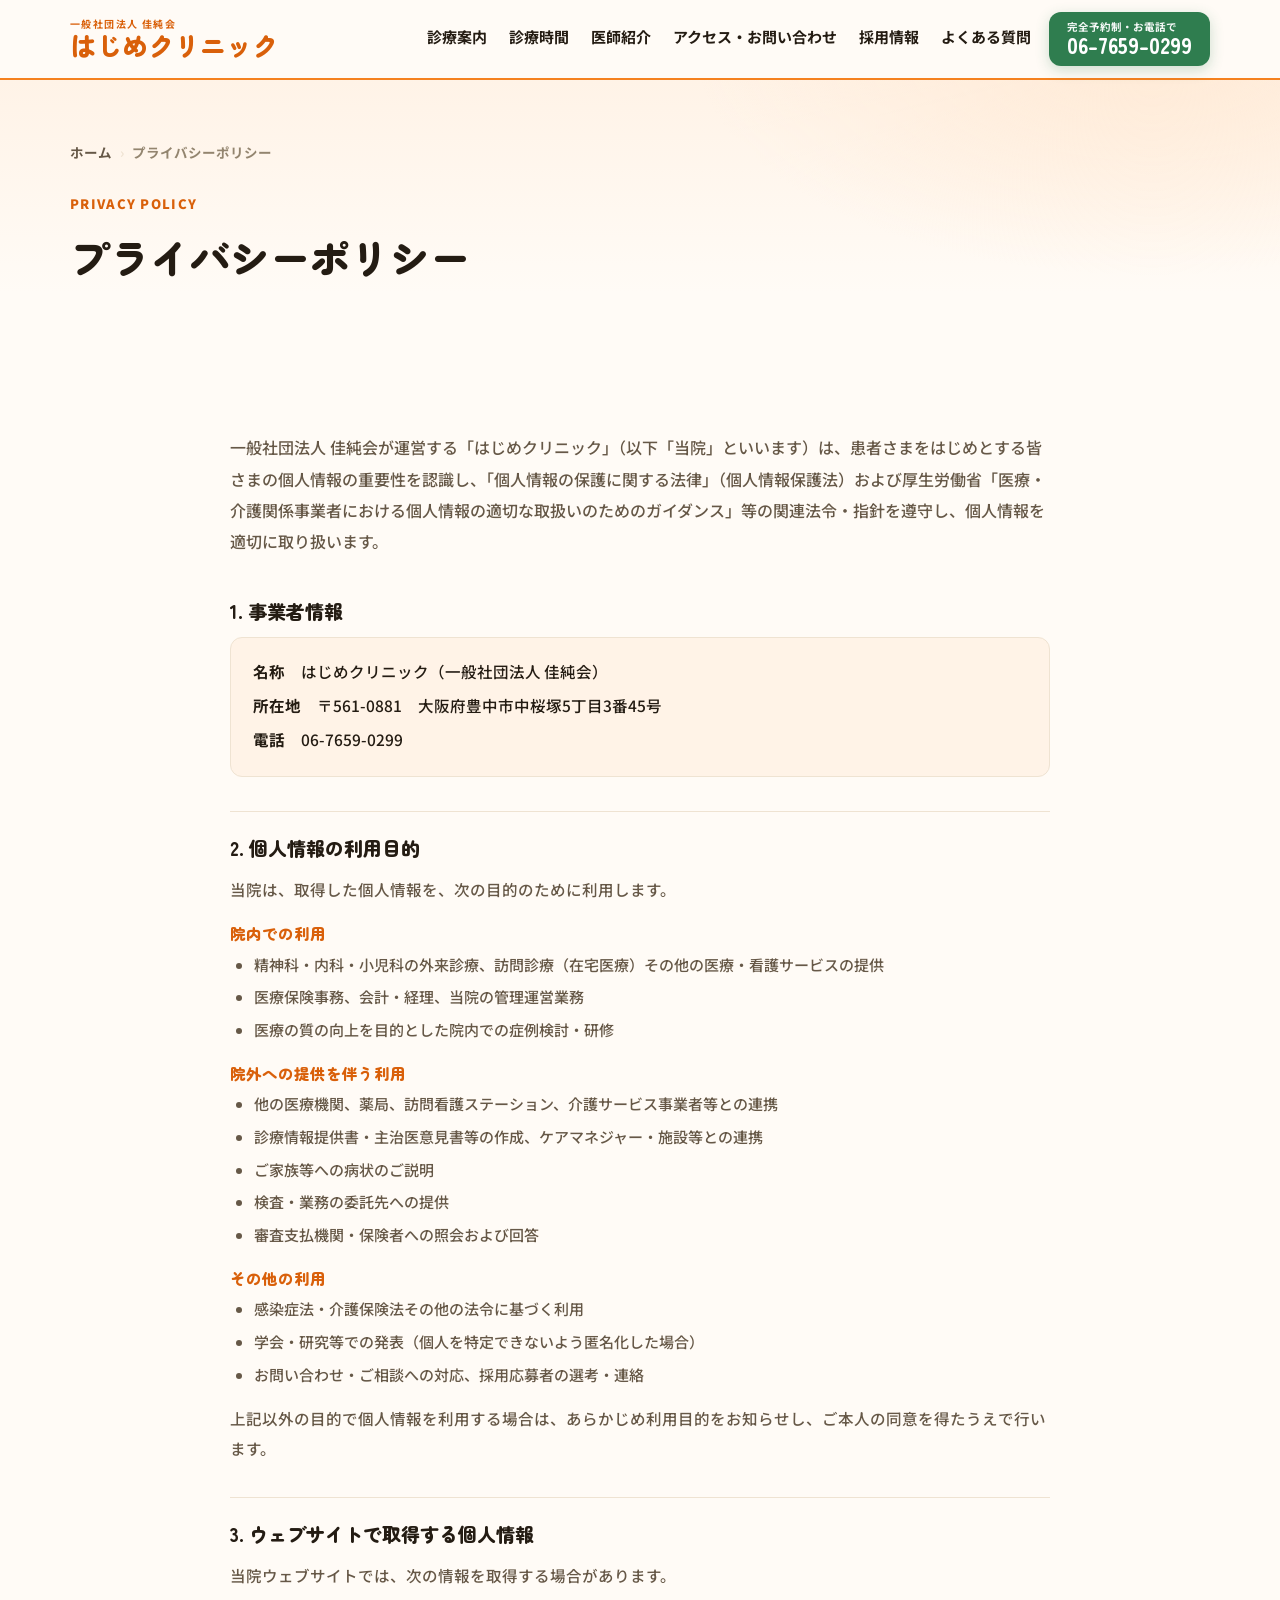
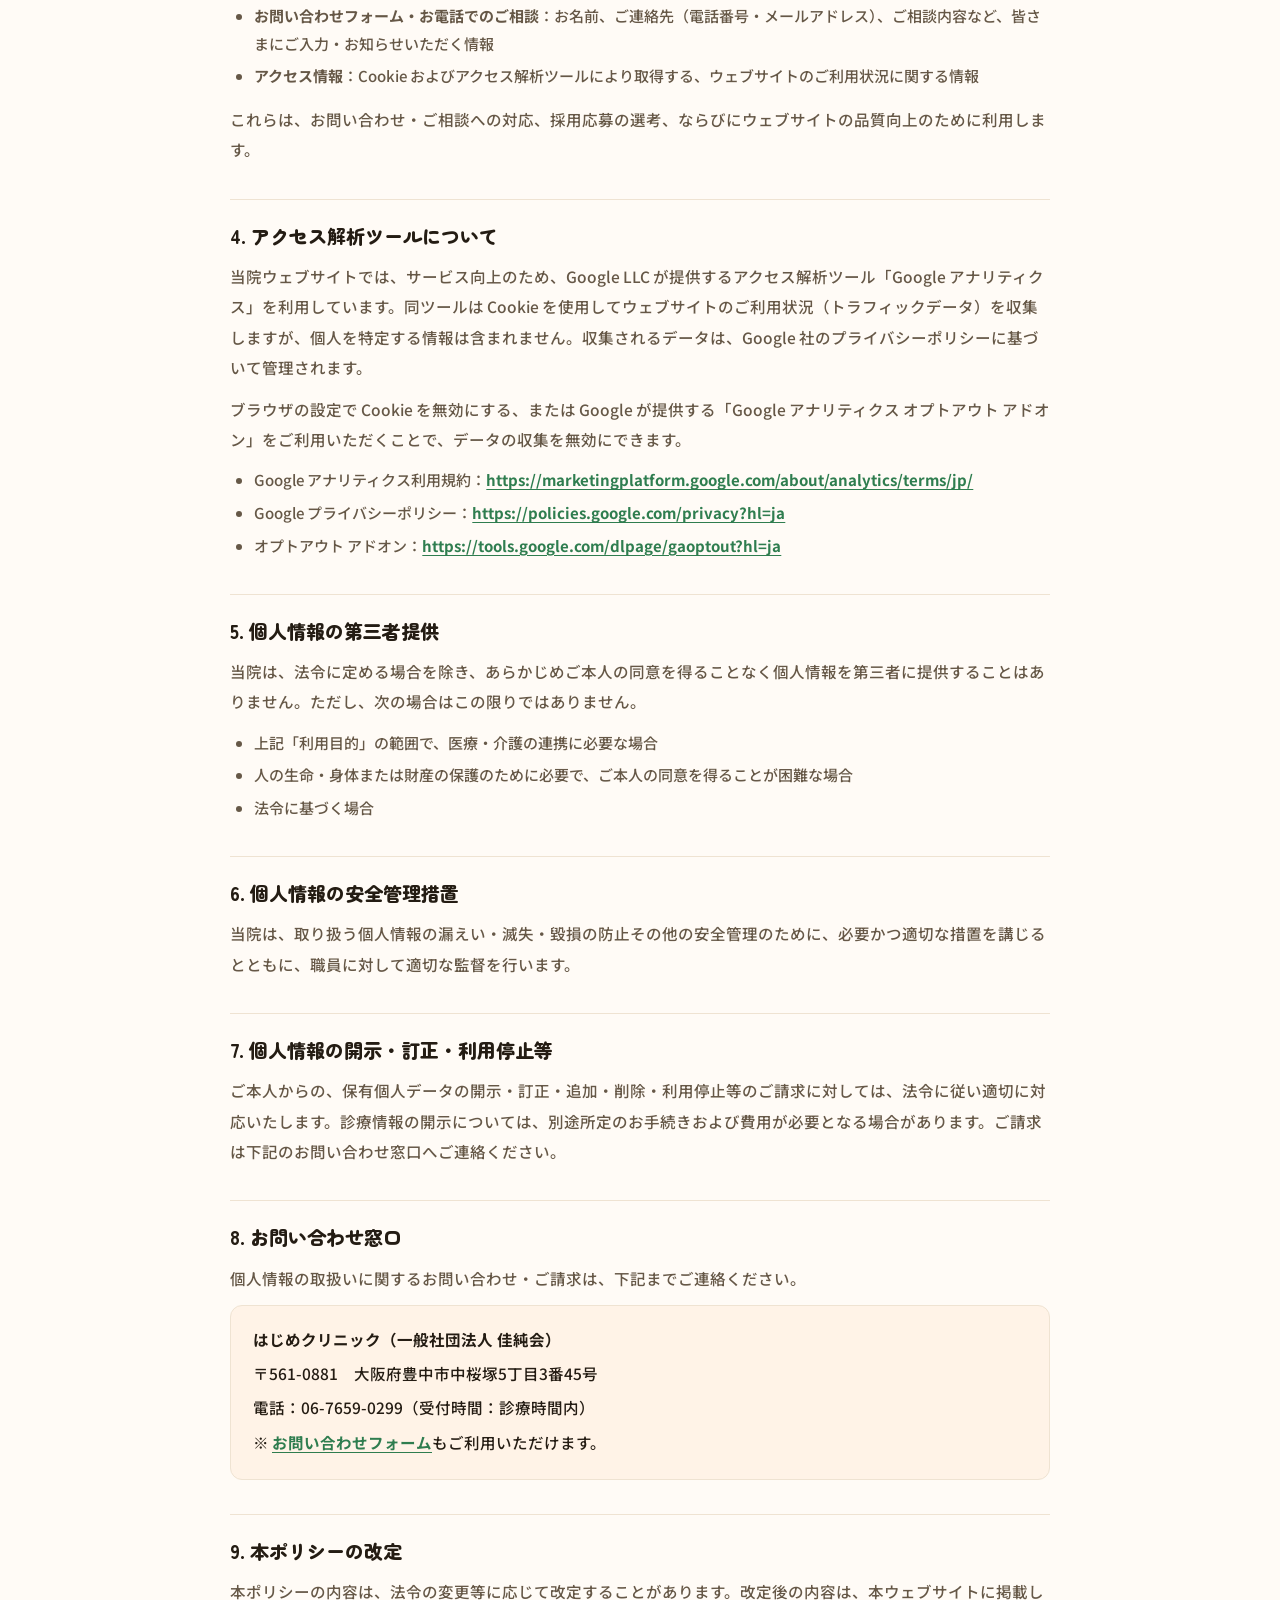
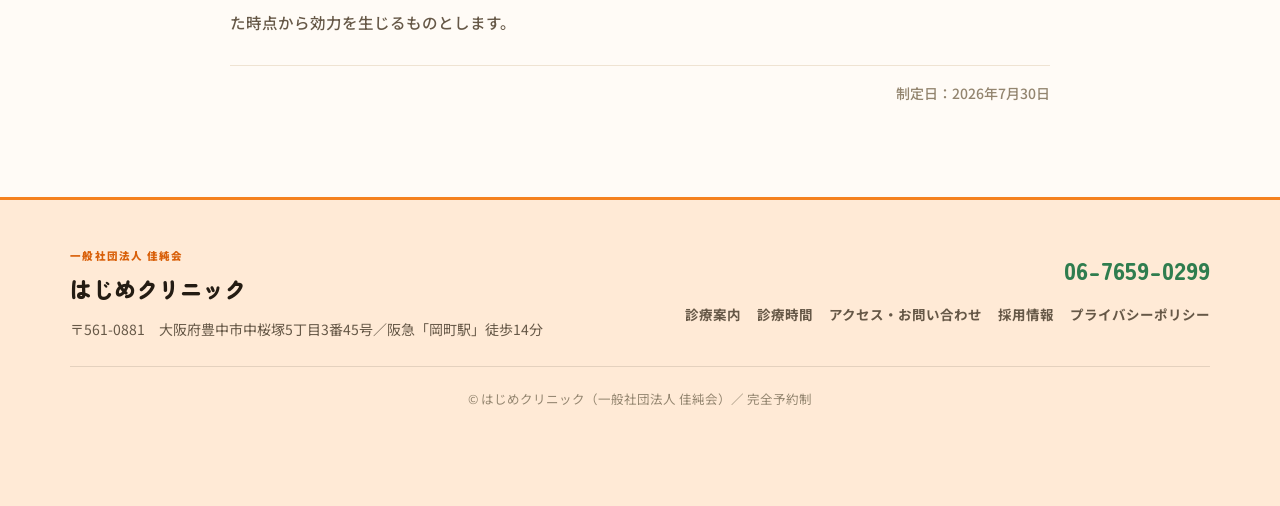
==== privacy.html @ 615f8163 "Add プライバシーポリシー page + footer links APPI + 厚労省 medical-guidance compliant privacy policy (利用目的, 第三者提供" ====
<!DOCTYPE html>
<html lang="ja">
<head>
<meta charset="UTF-8">
<meta name="viewport" content="width=device-width, initial-scale=1.0">
<!-- Google tag (gtag.js) -->
<script async src="https://www.googletagmanager.com/gtag/js?id=G-2F4H03582J"></script>
<script>
  window.dataLayer = window.dataLayer || [];
  function gtag(){dataLayer.push(arguments);}
  gtag('js', new Date());
  gtag('config', 'G-2F4H03582J');
</script>
<title>プライバシーポリシー（個人情報保護方針）｜はじめクリニック</title>
<meta name="description" content="はじめクリニック（一般社団法人 佳純会）のプライバシーポリシー（個人情報保護方針）。個人情報保護法および厚生労働省ガイダンスに基づき、患者さま・お問い合わせいただいた皆さまの個人情報を適切に取り扱います。">
<meta name="robots" content="index,follow">
<link rel="canonical" href="https://hajime.n-clinics.jp/privacy.html">
<meta name="theme-color" content="#F5811E">
<link rel="icon" href="/favicon.svg" type="image/svg+xml">
<link rel="preconnect" href="https://fonts.googleapis.com">
<link rel="preconnect" href="https://fonts.gstatic.com" crossorigin>
<link href="https://fonts.googleapis.com/css2?family=Zen+Maru+Gothic:wght@500;700;900&family=Noto+Sans+JP:wght@400;500;700;900&display=swap" rel="stylesheet">
<link rel="stylesheet" href="styles.css">
</head>
<body>

<header>
  <div class="wrap bar">
    <a class="brand" href="index.html">
      <span class="corp">一般社団法人 佳純会</span>
      <span class="name">はじめクリニック</span>
    </a>
    <nav class="main" id="nav">
      <a href="index.html#care">診療案内</a>
      <a href="index.html#hours">診療時間</a>
      <a href="index.html#docs">医師紹介</a>
      <a href="index.html#contact">アクセス・お問い合わせ</a>
      <a href="recruit.html">採用情報</a>
      <a href="index.html#faq">よくある質問</a>
    </nav>
    <div class="actions">
      <a class="tel-btn" href="tel:0676590299"><small>完全予約制・お電話で</small><strong>06-7659-0299</strong></a>
      <button class="menu-toggle" aria-label="メニュー" onclick="document.getElementById('nav').classList.toggle('open')">☰</button>
    </div>
  </div>
</header>

<main id="top">

  <section class="subhero">
    <div class="wrap">
      <div class="breadcrumb"><a href="index.html">ホーム</a><span class="sep">›</span><span>プライバシーポリシー</span></div>
      <span class="kick">PRIVACY POLICY</span>
      <h1>プライバシーポリシー</h1>
    </div>
  </section>

  <section>
    <div class="wrap">
      <div class="legal">
        <p class="intro">一般社団法人 佳純会が運営する「はじめクリニック」（以下「当院」といいます）は、患者さまをはじめとする皆さまの個人情報の重要性を認識し、「個人情報の保護に関する法律」（個人情報保護法）および厚生労働省「医療・介護関係事業者における個人情報の適切な取扱いのためのガイダンス」等の関連法令・指針を遵守し、個人情報を適切に取り扱います。</p>

        <h2>1. 事業者情報</h2>
        <div class="info-box">
          <p><b>名称</b>　はじめクリニック（一般社団法人 佳純会）</p>
          <p><b>所在地</b>　〒561-0881　大阪府豊中市中桜塚5丁目3番45号</p>
          <p><b>電話</b>　06-7659-0299</p>
        </div>

        <h2>2. 個人情報の利用目的</h2>
        <p>当院は、取得した個人情報を、次の目的のために利用します。</p>
        <h3>院内での利用</h3>
        <ul>
          <li>精神科・内科・小児科の外来診療、訪問診療（在宅医療）その他の医療・看護サービスの提供</li>
          <li>医療保険事務、会計・経理、当院の管理運営業務</li>
          <li>医療の質の向上を目的とした院内での症例検討・研修</li>
        </ul>
        <h3>院外への提供を伴う利用</h3>
        <ul>
          <li>他の医療機関、薬局、訪問看護ステーション、介護サービス事業者等との連携</li>
          <li>診療情報提供書・主治医意見書等の作成、ケアマネジャー・施設等との連携</li>
          <li>ご家族等への病状のご説明</li>
          <li>検査・業務の委託先への提供</li>
          <li>審査支払機関・保険者への照会および回答</li>
        </ul>
        <h3>その他の利用</h3>
        <ul>
          <li>感染症法・介護保険法その他の法令に基づく利用</li>
          <li>学会・研究等での発表（個人を特定できないよう匿名化した場合）</li>
          <li>お問い合わせ・ご相談への対応、採用応募者の選考・連絡</li>
        </ul>
        <p>上記以外の目的で個人情報を利用する場合は、あらかじめ利用目的をお知らせし、ご本人の同意を得たうえで行います。</p>

        <h2>3. ウェブサイトで取得する個人情報</h2>
        <p>当院ウェブサイトでは、次の情報を取得する場合があります。</p>
        <ul>
          <li><b>お問い合わせフォーム・お電話でのご相談</b>：お名前、ご連絡先（電話番号・メールアドレス）、ご相談内容など、皆さまにご入力・お知らせいただく情報</li>
          <li><b>アクセス情報</b>：Cookie およびアクセス解析ツールにより取得する、ウェブサイトのご利用状況に関する情報</li>
        </ul>
        <p>これらは、お問い合わせ・ご相談への対応、採用応募の選考、ならびにウェブサイトの品質向上のために利用します。</p>

        <h2>4. アクセス解析ツールについて</h2>
        <p>当院ウェブサイトでは、サービス向上のため、Google LLC が提供するアクセス解析ツール「Google アナリティクス」を利用しています。同ツールは Cookie を使用してウェブサイトのご利用状況（トラフィックデータ）を収集しますが、個人を特定する情報は含まれません。収集されるデータは、Google 社のプライバシーポリシーに基づいて管理されます。</p>
        <p>ブラウザの設定で Cookie を無効にする、または Google が提供する「Google アナリティクス オプトアウト アドオン」をご利用いただくことで、データの収集を無効にできます。</p>
        <ul>
          <li>Google アナリティクス利用規約：<a href="https://marketingplatform.google.com/about/analytics/terms/jp/" target="_blank" rel="noopener">https://marketingplatform.google.com/about/analytics/terms/jp/</a></li>
          <li>Google プライバシーポリシー：<a href="https://policies.google.com/privacy?hl=ja" target="_blank" rel="noopener">https://policies.google.com/privacy?hl=ja</a></li>
          <li>オプトアウト アドオン：<a href="https://tools.google.com/dlpage/gaoptout?hl=ja" target="_blank" rel="noopener">https://tools.google.com/dlpage/gaoptout?hl=ja</a></li>
        </ul>

        <h2>5. 個人情報の第三者提供</h2>
        <p>当院は、法令に定める場合を除き、あらかじめご本人の同意を得ることなく個人情報を第三者に提供することはありません。ただし、次の場合はこの限りではありません。</p>
        <ul>
          <li>上記「利用目的」の範囲で、医療・介護の連携に必要な場合</li>
          <li>人の生命・身体または財産の保護のために必要で、ご本人の同意を得ることが困難な場合</li>
          <li>法令に基づく場合</li>
        </ul>

        <h2>6. 個人情報の安全管理措置</h2>
        <p>当院は、取り扱う個人情報の漏えい・滅失・毀損の防止その他の安全管理のために、必要かつ適切な措置を講じるとともに、職員に対して適切な監督を行います。</p>

        <h2>7. 個人情報の開示・訂正・利用停止等</h2>
        <p>ご本人からの、保有個人データの開示・訂正・追加・削除・利用停止等のご請求に対しては、法令に従い適切に対応いたします。診療情報の開示については、別途所定のお手続きおよび費用が必要となる場合があります。ご請求は下記のお問い合わせ窓口へご連絡ください。</p>

        <h2>8. お問い合わせ窓口</h2>
        <p>個人情報の取扱いに関するお問い合わせ・ご請求は、下記までご連絡ください。</p>
        <div class="info-box">
          <p><b>はじめクリニック（一般社団法人 佳純会）</b></p>
          <p>〒561-0881　大阪府豊中市中桜塚5丁目3番45号</p>
          <p>電話：06-7659-0299（受付時間：診療時間内）</p>
          <p>※ <a href="index.html#contact">お問い合わせフォーム</a>もご利用いただけます。</p>
        </div>

        <h2>9. 本ポリシーの改定</h2>
        <p>本ポリシーの内容は、法令の変更等に応じて改定することがあります。改定後の内容は、本ウェブサイトに掲載した時点から効力を生じるものとします。</p>

        <p class="revised">制定日：2026年7月30日</p>
      </div>
    </div>
  </section>

</main>

<footer>
  <div class="wrap">
    <div class="foot-top">
      <div class="foot-brand">
        <div class="fcorp">一般社団法人 佳純会</div>
        <div class="fname">はじめクリニック</div>
        <p class="fadd">〒561-0881　大阪府豊中市中桜塚5丁目3番45号／阪急「岡町駅」徒歩14分</p>
      </div>
      <div class="foot-contact">
        <a class="ftel" href="tel:0676590299">06-7659-0299</a>
        <div class="foot-links"><a href="index.html#care">診療案内</a><a href="index.html#hours">診療時間</a><a href="index.html#contact">アクセス・お問い合わせ</a><a href="recruit.html">採用情報</a><a href="privacy.html">プライバシーポリシー</a></div>
      </div>
    </div>
    <div class="copy">© はじめクリニック（一般社団法人 佳純会）／ 完全予約制</div>
  </div>
</footer>

<button class="to-top" id="toTop" aria-label="ページ上部へ戻る">↑</button>

<div class="mbar"><div class="wrap mbar-grid" style="width:100%">
  <a class="call" href="tel:0676590299"><svg viewBox="0 0 24 24"><path d="M6 3h3l2 5-2.2 1.1a12 12 0 006.1 6.1L16 14l5 2v3a2 2 0 01-2 2A16 16 0 013 5a2 2 0 012-2z"/></svg>電話する</a>
  <a href="index.html#care"><svg viewBox="0 0 24 24"><rect x="3" y="4.5" width="18" height="16" rx="2"/><path d="M3 9h18M8 2.5v4M16 2.5v4"/></svg>診療案内</a>
  <a href="index.html#contact"><svg viewBox="0 0 24 24"><path d="M4 5h16v14H4z"/><path d="M4 6l8 6 8-6"/></svg>お問い合わせ</a>
</div></div>

<script>
  var tt=document.getElementById('toTop');
  window.addEventListener('scroll',function(){ tt.classList.toggle('show', window.scrollY>500); });
  tt.addEventListener('click',function(){ window.scrollTo({top:0,behavior:'smooth'}); });
  document.querySelectorAll('#nav a').forEach(function(a){a.addEventListener('click',function(){document.getElementById('nav').classList.remove('open')})});
</script>
</body>
</html>
---- styles.css ----
:root{
    --orange:#F5811E; --orange-deep:#D9600A;
    --green:#2F7D4F; --green-hover:#37914F; --green-soft:#EEF5F0;
    --amber:#FBA83C;
    --orange-soft:#FFF3E7; --orange-soft2:#FFEAD6; --gold:#C4A24C;
    --ink:#241C13; --ink-soft:#665847; --ink-mute:#93856F;
    --line:#EFE3D2; --white:#FFFFFF; --cream:#FFFBF6;
    --sat:#3A6EA5; --sun:#C0392B;
    --cell-out:#E7F1EB; --cell-home:#FDEBD8; --cell-off:#F4F1EC;
    --display:"Zen Maru Gothic","Hiragino Maru Gothic ProN",sans-serif;
    --sans:"Noto Sans JP","Hiragino Kaku Gothic ProN","Yu Gothic",Meiryo,sans-serif;
  }
  *{box-sizing:border-box;margin:0;padding:0}
  html{scroll-behavior:smooth}
  body{font-family:var(--sans);font-size:18px;line-height:1.9;color:var(--ink);background:var(--cream);-webkit-font-smoothing:antialiased;line-break:strict;word-break:normal}
  h1,h2,h3,h4{font-family:var(--display);font-weight:700;line-height:1.45}
  a{color:inherit} img{max-width:100%;display:block} svg{display:block}
  .wrap{width:min(1140px,92vw);margin-inline:auto}

  .btn{display:inline-flex;align-items:center;justify-content:center;gap:8px;font-family:var(--sans);font-weight:900;font-size:17px;text-decoration:none;padding:15px 26px;border-radius:14px;min-height:56px;cursor:pointer;border:2.5px solid transparent;transition:transform .08s,background .2s,box-shadow .2s}
  .btn--primary{background:var(--green);color:#fff;box-shadow:0 6px 18px rgba(47,125,79,.26)}
  .btn--primary:hover{background:var(--green-hover)}
  .btn--ghost{background:#fff;color:var(--ink);border-color:var(--green)}
  .btn--ghost:hover{background:var(--green-soft)}
  .btn--link{background:transparent;border:none;color:var(--green);font-weight:900;min-height:auto;padding:6px 0;text-decoration:underline;text-underline-offset:4px}
  .btn:active{transform:translateY(1px)}

  /* header */
  header{position:sticky;top:0;z-index:60;background:rgba(255,251,246,.94);backdrop-filter:blur(10px);border-bottom:2px solid var(--orange)}
  .bar{display:flex;align-items:center;gap:18px;min-height:78px;padding:10px 0}
  .brand{display:flex;flex-direction:column;line-height:1.18;text-decoration:none}
  .brand .corp{font-size:10px;letter-spacing:.14em;color:var(--orange-deep);font-weight:700}
  .brand .name{font-family:var(--display);font-size:26px;font-weight:900;color:var(--orange-deep)}
  nav.main{margin-left:auto;display:flex;align-items:center;gap:22px}
  nav.main a{font-size:15px;font-weight:700;text-decoration:none;color:var(--ink);padding:6px 0;border-bottom:3px solid transparent;transition:border-color .2s}
  nav.main a:hover{border-color:var(--orange)}
  .actions{display:flex;align-items:center;gap:12px}
  .tel-btn{display:inline-flex;flex-direction:column;align-items:flex-start;background:var(--green);color:#fff;text-decoration:none;padding:9px 18px;border-radius:12px;line-height:1.15;box-shadow:0 4px 14px rgba(47,125,79,.24)}
  .tel-btn small{font-size:10.5px;font-weight:700;opacity:.95}
  .tel-btn strong{font-family:var(--display);font-size:21px;font-weight:900}
  .menu-toggle{display:none;background:#fff;border:2px solid var(--green);border-radius:10px;padding:10px 12px;font-weight:900;color:var(--green);cursor:pointer;line-height:1}

  /* hero */
  .hero{background:radial-gradient(760px 380px at 90% -12%,var(--orange-soft2),transparent 60%),linear-gradient(180deg,var(--orange-soft),var(--cream) 72%)}
  .hero-grid{display:grid;grid-template-columns:1.12fr .88fr;gap:48px;align-items:center;padding:78px 0 70px}
  .eyebrow{display:inline-flex;align-items:center;gap:10px;background:#fff;border:2px solid var(--orange);color:var(--orange-deep);font-weight:900;font-size:13px;padding:7px 16px;border-radius:999px;margin-bottom:24px}
  .hero h1{font-size:clamp(32px,4.8vw,50px);color:var(--ink);margin-bottom:22px;font-weight:900}
  .hero .lead{font-size:18.5px;color:var(--ink-soft);max-width:40ch;margin-bottom:32px;font-weight:500}
  .who-row{display:flex;flex-wrap:wrap;gap:12px}
  .hero-panel{background:#fff;border:2px solid var(--line);border-radius:20px;padding:8px 30px;box-shadow:0 14px 36px rgba(217,96,10,.10)}
  .hrow{display:flex;align-items:center;gap:20px;padding:28px 4px;border-bottom:1px solid var(--line)}
  .hrow:last-child{border-bottom:none}
  .hrow .ic{width:52px;height:52px;flex:none;border-radius:13px;background:var(--orange-soft2);display:flex;align-items:center;justify-content:center}
  .hrow .ic svg{width:26px;height:26px;stroke:var(--orange-deep);stroke-width:2;fill:none;stroke-linecap:round;stroke-linejoin:round}
  .hrow h3{font-size:18.5px;color:var(--ink);font-weight:900;line-height:1.5}

  section{padding:78px 0}
  .kick{display:inline-block;font-size:13px;font-weight:900;letter-spacing:.1em;color:var(--orange-deep);margin-bottom:12px}
  .sec-head h2{font-size:clamp(26px,3.3vw,34px);color:var(--ink);margin-bottom:14px;font-weight:900}
  .sec-head p{color:var(--ink-soft);max-width:64ch;font-weight:500}
  .sec-head{margin-bottom:40px}

  /* tabs */
  .tabs{background:var(--white)}
  .tablist{display:flex;gap:8px;background:var(--orange-soft);border:2px solid var(--line);border-radius:16px;padding:7px;margin-bottom:34px;flex-wrap:wrap}
  .tablist button{flex:1;min-width:150px;font-family:var(--display);font-weight:900;font-size:16px;color:var(--ink-soft);background:transparent;border:none;border-radius:11px;padding:15px 12px;cursor:pointer;transition:all .2s;min-height:56px}
  .tablist button[aria-selected="true"]{background:var(--green);color:#fff;box-shadow:0 5px 14px rgba(47,125,79,.28)}
  .panel{display:none} .panel.active{display:block;animation:fade .35s ease}
  @keyframes fade{from{opacity:0;transform:translateY(8px)}to{opacity:1;transform:none}}

  .chips{display:flex;flex-wrap:wrap;gap:10px;margin:8px 0 26px}
  .chip{background:var(--orange-soft);border:2px solid var(--line);border-radius:999px;padding:9px 18px;font-weight:700;color:var(--ink);font-size:15.5px}
  .chip b{color:var(--orange-deep)}
  .lead-p{font-size:17.5px;color:var(--ink-soft);margin-bottom:22px;max-width:64ch;font-weight:500}
  .checks{display:grid;grid-template-columns:1fr 1fr;gap:12px 26px;margin:8px 0 28px}
  .checks li{list-style:none;position:relative;padding:9px 0 9px 34px;font-size:16px;color:var(--ink);border-bottom:1px dashed var(--line)}
  .checks li::before{content:"✓";position:absolute;left:4px;top:9px;width:22px;height:22px;background:var(--orange);color:#fff;font-weight:900;font-size:13px;border-radius:50%;display:flex;align-items:center;justify-content:center}

  .subhead{font-size:17px;margin:6px 0 12px;color:var(--orange-deep);font-weight:900}

  /* hours */
  .hours-legend{display:flex;flex-wrap:wrap;gap:10px 20px;margin-bottom:18px;font-size:14px;color:var(--ink-soft);font-weight:600}
  .hours-legend span{display:flex;align-items:center;gap:8px}
  .lg{display:inline-flex;align-items:center;justify-content:center;min-width:44px;padding:4px 12px;border-radius:8px;font-size:12.5px;font-weight:900}
  .lg-o{background:var(--cell-out);color:var(--green)}
  .lg-h{background:var(--cell-home);color:var(--orange-deep)}
  .lg-x{background:var(--cell-off);color:var(--ink-mute)}
  .hours{overflow-x:auto;margin:4px 0 8px}
  .hours table{width:100%;min-width:460px;border-collapse:collapse;background:#fff;border:2px solid var(--line);border-radius:12px;overflow:hidden}
  .hours th,.hours td{text-align:center;padding:14px 6px;font-size:15px;border-bottom:1px solid var(--line);border-right:1px solid var(--line)}
  .hours th:last-child,.hours td:last-child{border-right:none}
  .hours tbody tr:last-child td{border-bottom:none}
  .hours thead th{background:var(--orange-soft);font-family:var(--display);font-weight:900;color:var(--ink);font-size:15px}
  .hours thead th.sat{color:var(--sat)} .hours thead th.sun{color:var(--sun)}
  .hours td.tt{background:var(--orange-soft);font-weight:900;font-size:12.5px;color:var(--ink);white-space:nowrap;text-align:left;padding-left:14px}
  .hours td.o{background:var(--cell-out);color:var(--green);font-weight:900;font-size:14.5px}
  .hours td.h{background:var(--cell-home);color:var(--orange-deep);font-weight:900;font-size:14.5px}
  .hours td.x{background:#fff;color:var(--ink-mute);font-size:16px}
  .hours-notes{list-style:none;margin-top:16px;display:flex;flex-direction:column;gap:7px}
  .hours-notes li{font-size:14px;color:var(--ink-soft);font-weight:500;padding-left:20px;position:relative;line-height:1.7}
  .hours-notes li::before{content:"※";position:absolute;left:0;color:var(--orange-deep);font-weight:900}
  .hours-notes li b{color:var(--ink)}
  .hours-cta{margin-top:26px;background:#fff;border:2px solid var(--green);border-radius:16px;padding:24px 28px;display:flex;align-items:center;gap:24px;flex-wrap:wrap}
  .hours-cta .t{flex:1;min-width:260px}
  .hours-cta strong{font-family:var(--display);font-size:18px;color:var(--ink);font-weight:900;display:block;margin-bottom:4px}
  .hours-cta p{font-size:15px;color:var(--ink-soft);font-weight:500}
  .hours-m{display:none;flex-direction:column;gap:10px;margin:4px 0 8px}
  .hm-row{display:flex;align-items:center;gap:10px;flex-wrap:wrap;background:#fff;border:2px solid var(--line);border-radius:12px;padding:14px 16px}
  .hm-day{font-family:var(--display);font-weight:900;color:var(--ink);font-size:16px;min-width:70px}
  .hm-tag{font-size:13px;font-weight:900;padding:5px 12px;border-radius:999px}
  .hm-tag.o{background:var(--cell-out);color:var(--green)}
  .hm-tag.h{background:var(--cell-home);color:var(--orange-deep)}
  .hm-tag.x{background:var(--cell-off);color:var(--ink-mute)}

  .area-box{background:var(--orange-soft);border:2px solid var(--line);border-radius:16px;padding:24px 26px;margin:8px 0 24px}
  .area-box h4{font-size:17px;color:var(--ink);margin-bottom:8px}
  .area-box .note{font-size:14px;color:var(--ink-mute);font-weight:500;margin-top:12px}
  .area-core{display:flex;flex-wrap:wrap;gap:8px;margin:12px 0 6px}
  .area-core span{background:#fff;border:2px solid var(--orange);border-radius:8px;padding:6px 14px;font-weight:900;font-size:14.5px;color:var(--ink)}
  .area-wide{font-size:14.5px;color:var(--ink-soft);font-weight:500}

  .acc{border:2px solid var(--line);border-radius:14px;overflow:hidden;margin-bottom:12px;background:#fff}
  .acc-trig{width:100%;display:flex;align-items:center;justify-content:space-between;gap:14px;background:#fff;border:none;padding:18px 22px;font-family:var(--display);font-weight:900;font-size:16.5px;color:var(--ink);cursor:pointer;text-align:left;min-height:56px}
  .acc-trig .plus{flex:none;width:28px;height:28px;border-radius:50%;background:var(--orange);color:#fff;font-weight:900;display:flex;align-items:center;justify-content:center;font-size:18px;transition:transform .2s}
  .acc.open .acc-trig .plus{transform:rotate(45deg)}
  .acc-body{display:none;padding:0 22px 20px;color:var(--ink-soft);font-weight:500;line-height:1.9}
  .acc.open .acc-body{display:block}
  .acc-body .step-row{display:flex;gap:14px;padding:11px 0;border-top:1px solid var(--line)}
  .acc-body .step-row:first-child{border-top:none}
  .acc-body .step-row .n{flex:none;width:30px;height:30px;background:var(--orange);color:#fff;border-radius:50%;font-family:var(--display);font-weight:900;display:flex;align-items:center;justify-content:center}
  .tab-foot{margin-top:22px;display:flex;align-items:center;gap:14px;flex-wrap:wrap;font-weight:700;color:var(--ink-soft)}

  /* features */
  .why{background:var(--orange-soft)}
  .why-grid{display:grid;grid-template-columns:repeat(3,1fr);gap:20px}
  .why-card{background:#fff;border:2px solid var(--line);border-radius:16px;padding:30px 26px}
  .why-card .ic{width:56px;height:56px;border-radius:14px;background:var(--orange-soft2);display:flex;align-items:center;justify-content:center;margin-bottom:16px}
  .why-card .ic svg{width:28px;height:28px;stroke:var(--orange-deep);stroke-width:2;fill:none;stroke-linecap:round;stroke-linejoin:round}
  .why-card h3{font-size:18.5px;color:var(--ink);margin-bottom:10px;font-weight:900}
  .why-card p{font-size:15px;color:var(--ink-soft);font-weight:500;line-height:1.85}

  /* doctors */
  .docs{background:var(--white)}
  .doc-list{display:flex;flex-direction:column;gap:12px}
  .doc{display:grid;grid-template-columns:auto 1fr;gap:20px;align-items:center;background:var(--cream);border:2px solid var(--line);border-radius:16px;padding:16px 26px;transition:box-shadow .2s,transform .2s}
  .doc:hover{box-shadow:0 8px 22px rgba(217,96,10,.1);transform:translateY(-2px)}
  .avatar{width:52px;height:52px;flex:none;border-radius:50%;background:linear-gradient(155deg,var(--orange),var(--amber));display:flex;align-items:center;justify-content:center;border:3px solid #fff;box-shadow:0 4px 12px rgba(217,96,10,.2)}
  .avatar svg{width:26px;height:26px;stroke:#fff;stroke-width:1.8;fill:none;stroke-linecap:round;stroke-linejoin:round}
  .doc-main{display:flex;align-items:center;justify-content:space-between;gap:16px 22px;flex-wrap:wrap}
  .doc-id{display:flex;align-items:center;gap:14px;flex-wrap:wrap}
  .doc-id .role{font-size:11.5px;color:var(--orange-deep);font-weight:900;background:var(--orange-soft);padding:4px 11px;border-radius:7px;white-space:nowrap}
  .doc-id .name{font-family:var(--display);font-size:19px;color:var(--ink);font-weight:900}
  .doc-id .name .fk{font-family:var(--sans);font-size:11.5px;color:var(--ink-mute);font-weight:500;margin-left:8px}
  .doc-spec{display:flex;align-items:center;gap:12px;flex-wrap:wrap}
  .doc-spec .badge{background:var(--orange-soft2);color:var(--orange-deep);font-size:12.5px;font-weight:900;padding:5px 14px;border-radius:999px;white-space:nowrap}
  .doc-spec .dom{font-size:14px;color:var(--ink-soft);font-weight:700;white-space:nowrap}

  /* mission */
  .mission{background:linear-gradient(140deg,#37835B,#2C6E49);color:#EAF3ED;text-align:center}
  .mission .kick{color:var(--amber)}
  .mission h2{font-size:clamp(22px,3vw,30px);color:#fff;margin-bottom:18px;line-height:1.6}
  .mission p{max-width:60ch;margin:0 auto;color:#D6E8DC;font-weight:500}

  /* contact */
  .contact{background:var(--orange-soft)}
  .contact-grid{display:grid;grid-template-columns:1fr 1fr;gap:32px;align-items:start}
  .card{background:#fff;border:2px solid var(--line);border-radius:18px;padding:32px 34px}
  .card h3{font-size:19px;color:var(--ink);margin-bottom:18px;font-weight:900}
  .map{border-radius:12px;overflow:hidden;border:2px solid var(--line);min-height:220px;margin-bottom:18px}
  .map iframe{width:100%;height:100%;min-height:220px;border:0;display:block}
  .arow{padding:12px 0;border-bottom:1px solid var(--line)}
  .arow:last-child{border-bottom:none}
  .arow .k{font-size:11.5px;color:var(--orange-deep);font-weight:900;margin-bottom:4px}
  .arow .v{font-size:16px;color:var(--ink);font-weight:700}
  .badges{display:flex;flex-wrap:wrap;gap:8px;margin-top:16px}
  .badges span{background:var(--orange-soft);border:2px solid var(--line);border-radius:999px;padding:6px 13px;font-size:13px;font-weight:900;color:var(--ink)}
  .phone-block{background:var(--green-soft);border-radius:12px;padding:18px;margin-bottom:22px;text-align:center}
  .phone-block .lbl{font-size:12.5px;font-weight:700;color:var(--ink-soft)}
  .phone-block a{font-family:var(--display);font-size:30px;font-weight:900;color:var(--green);text-decoration:none;display:block}
  .field{margin-bottom:15px}
  .field label{display:block;font-size:13.5px;font-weight:900;color:var(--ink);margin-bottom:6px}
  .field .flabel{display:flex;align-items:baseline;gap:6px;margin-bottom:6px}
  .field .flabel label{margin-bottom:0}
  .field .req{color:var(--orange-deep);font-size:11px}
  .field input,.field select,.field textarea{width:100%;border:2px solid var(--line);border-radius:10px;padding:12px 14px;font-family:var(--sans);font-size:15.5px;color:var(--ink);background:var(--cream)}
  .field input:focus,.field select:focus,.field textarea:focus{outline:none;border-color:var(--green)}
  .field textarea{min-height:96px;resize:vertical}
  .form-note{font-size:12.5px;color:var(--ink-mute);font-weight:500;margin-top:10px}
  .hp-field{position:absolute;left:-5000px;top:auto;width:1px;height:1px;overflow:hidden}
  .form-status{margin-top:16px;padding:14px 16px;border-radius:12px;font-size:14.5px;font-weight:700;line-height:1.7}
  .form-status.ok{background:var(--green-soft);color:var(--green)}
  .form-status.err{background:#FBEAEA;color:#B3261E}

  /* recruit */
  .recruit{background:var(--white)}
  .rec-band{background:var(--orange-soft);border:2px solid var(--line);border-radius:20px;padding:36px 40px;display:flex;align-items:center;gap:28px;flex-wrap:wrap}
  .rec-band .txt{flex:1;min-width:260px}
  .rec-band h2{font-size:clamp(22px,2.8vw,28px);color:var(--ink);margin-bottom:10px;font-weight:900}
  .rec-band p{color:var(--ink-soft);font-weight:500;margin-bottom:8px}
  .rec-band .role{font-weight:700;color:var(--ink)} .rec-band .role b{color:var(--orange-deep)}
  .rec-actions{display:flex;flex-direction:column;gap:10px;min-width:220px}

  .faq{background:var(--orange-soft)}

  /* footer */
  footer{background:var(--orange-soft2);color:var(--ink);padding:46px 0 96px;font-size:14.5px;border-top:3px solid var(--orange)}
  .foot-top{display:flex;justify-content:space-between;gap:26px;flex-wrap:wrap;align-items:flex-start;padding-bottom:24px;border-bottom:1px solid rgba(36,28,19,.12)}
  footer .fcorp{font-size:10.5px;letter-spacing:.12em;color:var(--orange-deep);font-weight:900}
  footer .fname{font-family:var(--display);font-size:22px;color:var(--ink);font-weight:900;margin:2px 0 8px}
  footer .fadd{line-height:1.7;font-size:14px;color:var(--ink-soft)}
  .foot-contact{text-align:right}
  footer .ftel{font-family:var(--display);font-size:25px;color:var(--green);font-weight:900;text-decoration:none}
  .foot-links{display:flex;gap:16px;justify-content:flex-end;margin-top:8px;flex-wrap:wrap}
  .foot-links a{color:var(--ink-soft);text-decoration:none;font-weight:700;font-size:13.5px}
  .foot-links a:hover{color:var(--orange-deep)}
  .copy{padding-top:20px;font-size:12.5px;color:var(--ink-mute);text-align:center}

  .mbar{display:none;position:fixed;bottom:0;left:0;right:0;z-index:70;background:#fff;border-top:2px solid var(--orange);box-shadow:0 -4px 16px rgba(0,0,0,.08)}
  .mbar-grid{display:grid;grid-template-columns:1.3fr 1fr 1fr}
  .mbar a{display:flex;flex-direction:column;align-items:center;gap:3px;padding:9px 4px;text-decoration:none;font-weight:900;font-size:11.5px;color:var(--ink);border-right:1px solid var(--line)}
  .mbar a:last-child{border-right:none}
  .mbar a.call{background:var(--green);color:#fff}
  .mbar a svg{width:22px;height:22px;stroke:currentColor;stroke-width:2;fill:none;stroke-linecap:round;stroke-linejoin:round}

  .to-top{position:fixed;right:18px;bottom:82px;z-index:65;width:48px;height:48px;border-radius:50%;background:var(--green);color:#fff;border:none;font-size:22px;cursor:pointer;opacity:0;pointer-events:none;transition:opacity .3s;box-shadow:0 6px 18px rgba(47,125,79,.3)}
  .to-top.show{opacity:1;pointer-events:auto}

  a:focus-visible,.btn:focus-visible,button:focus-visible,input:focus-visible{outline:3px solid var(--green);outline-offset:3px;border-radius:8px}

  @media (min-width:941px){.to-top{bottom:24px}}
  @media (max-width:940px){
    .hero-grid,.contact-grid{grid-template-columns:1fr}
    .why-grid{grid-template-columns:1fr}
    .checks{grid-template-columns:1fr}
    .foot-top{flex-direction:column}.foot-contact{text-align:left}.foot-links{justify-content:flex-start}
    nav.main{display:none;position:absolute;top:78px;left:0;right:0;flex-direction:column;align-items:stretch;background:var(--cream);border-bottom:2px solid var(--orange);padding:10px 6vw 18px}
    nav.main.open{display:flex}
    nav.main a{padding:13px 2px;border-bottom:1px solid var(--line)}
    .actions{margin-left:auto}
    .menu-toggle{display:inline-block}
    .tel-btn{padding:7px 12px}.tel-btn strong{font-size:18px}
    .mbar{display:block} body{padding-bottom:66px}
    .rec-band{padding:28px 24px}.rec-actions{width:100%}
    .doc-main{justify-content:flex-start}
  }
  @media (max-width:560px){
    body{font-size:17px}section{padding:54px 0}
    .tel-btn{display:none}
    .hero h1{font-size:27px;line-height:1.55}.hero h1 br{display:none}
    .hero .lead{font-size:17px}
    .who-row{flex-direction:column}.who-row .btn{width:100%}
    .tablist{flex-direction:column}.tablist button{width:100%;min-width:0}
    .hours,.hours-legend{display:none}.hours-m{display:flex}
    .hours-cta{padding:20px}.hours-cta .btn{width:100%}.hours-cta .t{min-width:0}
    .mission h2{font-size:22px}.mission h2 br{display:none}
    .rec-actions .btn{width:100%}.rec-band .txt{min-width:0}
    .doc{padding:16px 20px}.doc-spec .dom{white-space:normal}
    .card{padding:24px 22px}
    .area-box{padding:20px 20px}
    .hero-panel{padding:6px 22px}.hrow{padding:20px 2px}
  }
  @media (prefers-reduced-motion:reduce){html{scroll-behavior:auto}*{transition:none!important;animation:none!important}}

  /* ---- sub-pages: recruit + JD detail ---- */
  .subhero{background:radial-gradient(760px 380px at 90% -12%,var(--orange-soft2),transparent 60%),linear-gradient(180deg,var(--orange-soft),var(--cream) 78%);padding:60px 0 54px}
  .breadcrumb{display:flex;flex-wrap:wrap;gap:8px;align-items:center;font-size:13.5px;color:var(--ink-mute);font-weight:700;margin-bottom:18px}
  .breadcrumb a{color:var(--ink-soft);text-decoration:none}
  .breadcrumb a:hover{color:var(--orange-deep)}
  .breadcrumb .sep{color:var(--line)}
  .subhero h1{font-size:clamp(28px,4vw,40px);color:var(--ink);font-weight:900;margin-bottom:14px}
  .subhero .lead{font-size:17.5px;color:var(--ink-soft);max-width:56ch;font-weight:500}

  .job-list{display:flex;flex-direction:column;gap:16px}
  .job-card{background:#fff;border:2px solid var(--line);border-radius:18px;padding:26px 30px;display:grid;grid-template-columns:1fr auto;gap:18px 26px;align-items:center;transition:box-shadow .2s,transform .2s}
  .job-card:hover{box-shadow:0 10px 26px rgba(217,96,10,.1);transform:translateY(-2px)}
  .job-card h3{font-size:20px;color:var(--ink);font-weight:900;margin-bottom:10px}
  .job-tags{display:flex;flex-wrap:wrap;gap:8px;margin-bottom:10px}
  .tag{background:var(--orange-soft2);color:var(--orange-deep);font-size:12.5px;font-weight:900;padding:5px 13px;border-radius:999px}
  .job-card p{font-size:15px;color:var(--ink-soft);font-weight:500;line-height:1.8}
  .job-card .go{align-self:center}
  @media (max-width:640px){.job-card{grid-template-columns:1fr}.job-card .go .btn{width:100%}}

  .jd-lead{font-size:17px;color:var(--ink-soft);font-weight:500;max-width:64ch;margin-bottom:26px;line-height:1.9}
  .jd-table{background:#fff;border:2px solid var(--line);border-radius:16px;overflow:hidden;margin-bottom:26px}
  .jd-row{display:grid;grid-template-columns:200px 1fr;border-bottom:1px solid var(--line)}
  .jd-row:last-child{border-bottom:none}
  .jd-row .jk{background:var(--orange-soft);font-family:var(--display);font-weight:900;font-size:15px;color:var(--ink);padding:18px 22px}
  .jd-row .jv{padding:18px 22px;font-size:15.5px;color:var(--ink);font-weight:500;line-height:1.85}
  @media (max-width:640px){.jd-row{grid-template-columns:1fr}.jd-row .jk{padding:14px 18px}.jd-row .jv{padding:14px 18px 18px}}
  .todo{display:inline-block;background:repeating-linear-gradient(45deg,#FFF6E5,#FFF6E5 8px,#FFEFCE 8px,#FFEFCE 16px);border:1.5px dashed var(--orange-deep);color:var(--orange-deep);font-weight:900;font-size:13px;padding:4px 12px;border-radius:8px}
  .apply-cta{background:var(--green-soft);border:2px solid var(--green);border-radius:16px;padding:26px 30px}
  .apply-cta h3{font-family:var(--display);font-size:18px;color:var(--ink);font-weight:900;margin-bottom:8px}
  .apply-cta p{font-size:15px;color:var(--ink-soft);font-weight:500;margin-bottom:16px}
  .apply-cta .apply-tel{font-family:var(--display);font-size:26px;color:var(--green);font-weight:900;text-decoration:none;display:inline-block;margin-bottom:14px}
  .apply-actions{display:flex;gap:12px;flex-wrap:wrap}
  @media (max-width:560px){.apply-actions .btn{width:100%}}

  /* ---- recruit landing (promotional) ---- */
  .rhero{background:radial-gradient(820px 420px at 88% -10%,var(--orange-soft2),transparent 60%),linear-gradient(180deg,var(--orange-soft),var(--cream) 82%);padding:60px 0 56px}
  .rhero .breadcrumb{margin-bottom:18px}
  .rhero h1{font-size:clamp(29px,4.6vw,44px);color:var(--ink);font-weight:900;line-height:1.5;margin-bottom:18px}
  .rhero .lead{font-size:18px;color:var(--ink-soft);max-width:52ch;font-weight:500;margin-bottom:28px}
  .rhero-cta{display:flex;gap:12px;flex-wrap:wrap}
  @media (max-width:560px){.rhero-cta .btn{width:100%}}

  .stats{display:grid;grid-template-columns:repeat(3,1fr);gap:16px}
  .stat{background:#fff;border:2px solid var(--line);border-radius:16px;padding:24px 20px;text-align:center}
  .stat .num{font-family:var(--display);font-size:clamp(28px,3.6vw,38px);font-weight:900;color:var(--orange-deep);line-height:1.1}
  .stat .num small{font-size:16px;font-weight:900}
  .stat .lbl{font-size:14px;color:var(--ink-soft);font-weight:700;margin-top:7px;line-height:1.6}
  @media (max-width:760px){.stats{grid-template-columns:1fr 1fr}}
  @media (max-width:430px){.stat{padding:18px 12px}}

  .story{display:grid;grid-template-columns:1fr 1fr;gap:36px;align-items:center}
  .story.rev .story-text{order:2}
  .story-text h3{font-size:clamp(21px,2.8vw,28px);color:var(--ink);font-weight:900;margin:8px 0 16px;line-height:1.55}
  .story-text p{font-size:16px;color:var(--ink-soft);font-weight:500;line-height:2;margin-bottom:14px}
  .story-text p:last-child{margin-bottom:0}
  .story-panel{border-radius:22px;min-height:300px;display:flex;align-items:center;justify-content:center;overflow:hidden;border:2px solid var(--line)}
  .story-panel img{width:100%;height:100%;object-fit:cover;display:block}
  .story-panel.p1{background:radial-gradient(circle at 32% 30%,var(--orange-soft2),var(--orange-soft))}
  .story-panel.p2{background:radial-gradient(circle at 68% 32%,#FFE7D2,#FFF3E7)}
  .story-panel svg{width:104px;height:104px;stroke:var(--orange-deep);stroke-width:1.5;fill:none;stroke-linecap:round;stroke-linejoin:round}
  @media (max-width:820px){.story{grid-template-columns:1fr;gap:20px}.story.rev .story-text{order:0}.story-panel{min-height:210px}.story-panel svg{width:80px;height:80px}}

  /* ---- legal / privacy policy ---- */
  .legal{max-width:min(820px,92vw);margin:0 auto}
  .legal .intro{font-size:16px;color:var(--ink-soft);font-weight:500;line-height:1.95;margin-bottom:8px}
  .legal h2{font-size:19px;color:var(--ink);font-weight:900;margin:34px 0 12px;padding-top:22px;border-top:1px solid var(--line)}
  .legal h2:first-of-type{border-top:none;padding-top:6px}
  .legal h3{font-size:15.5px;color:var(--orange-deep);font-weight:900;margin:18px 0 6px}
  .legal p{font-size:15.5px;color:var(--ink-soft);font-weight:500;line-height:1.95;margin-bottom:12px}
  .legal ul{margin:6px 0 14px;padding-left:1.35em;list-style:disc}
  .legal li{font-size:15px;color:var(--ink-soft);font-weight:500;line-height:1.85;margin-bottom:5px}
  .legal .info-box{background:var(--orange-soft);border:1px solid var(--line);border-radius:12px;padding:18px 22px;margin:8px 0}
  .legal .info-box p{margin:0 0 4px;color:var(--ink)}
  .legal a{color:var(--green);font-weight:700;text-decoration:underline;text-underline-offset:3px;word-break:break-all}
  .legal .revised{font-size:14px;color:var(--ink-mute);margin-top:28px;padding-top:14px;border-top:1px solid var(--line);text-align:right}
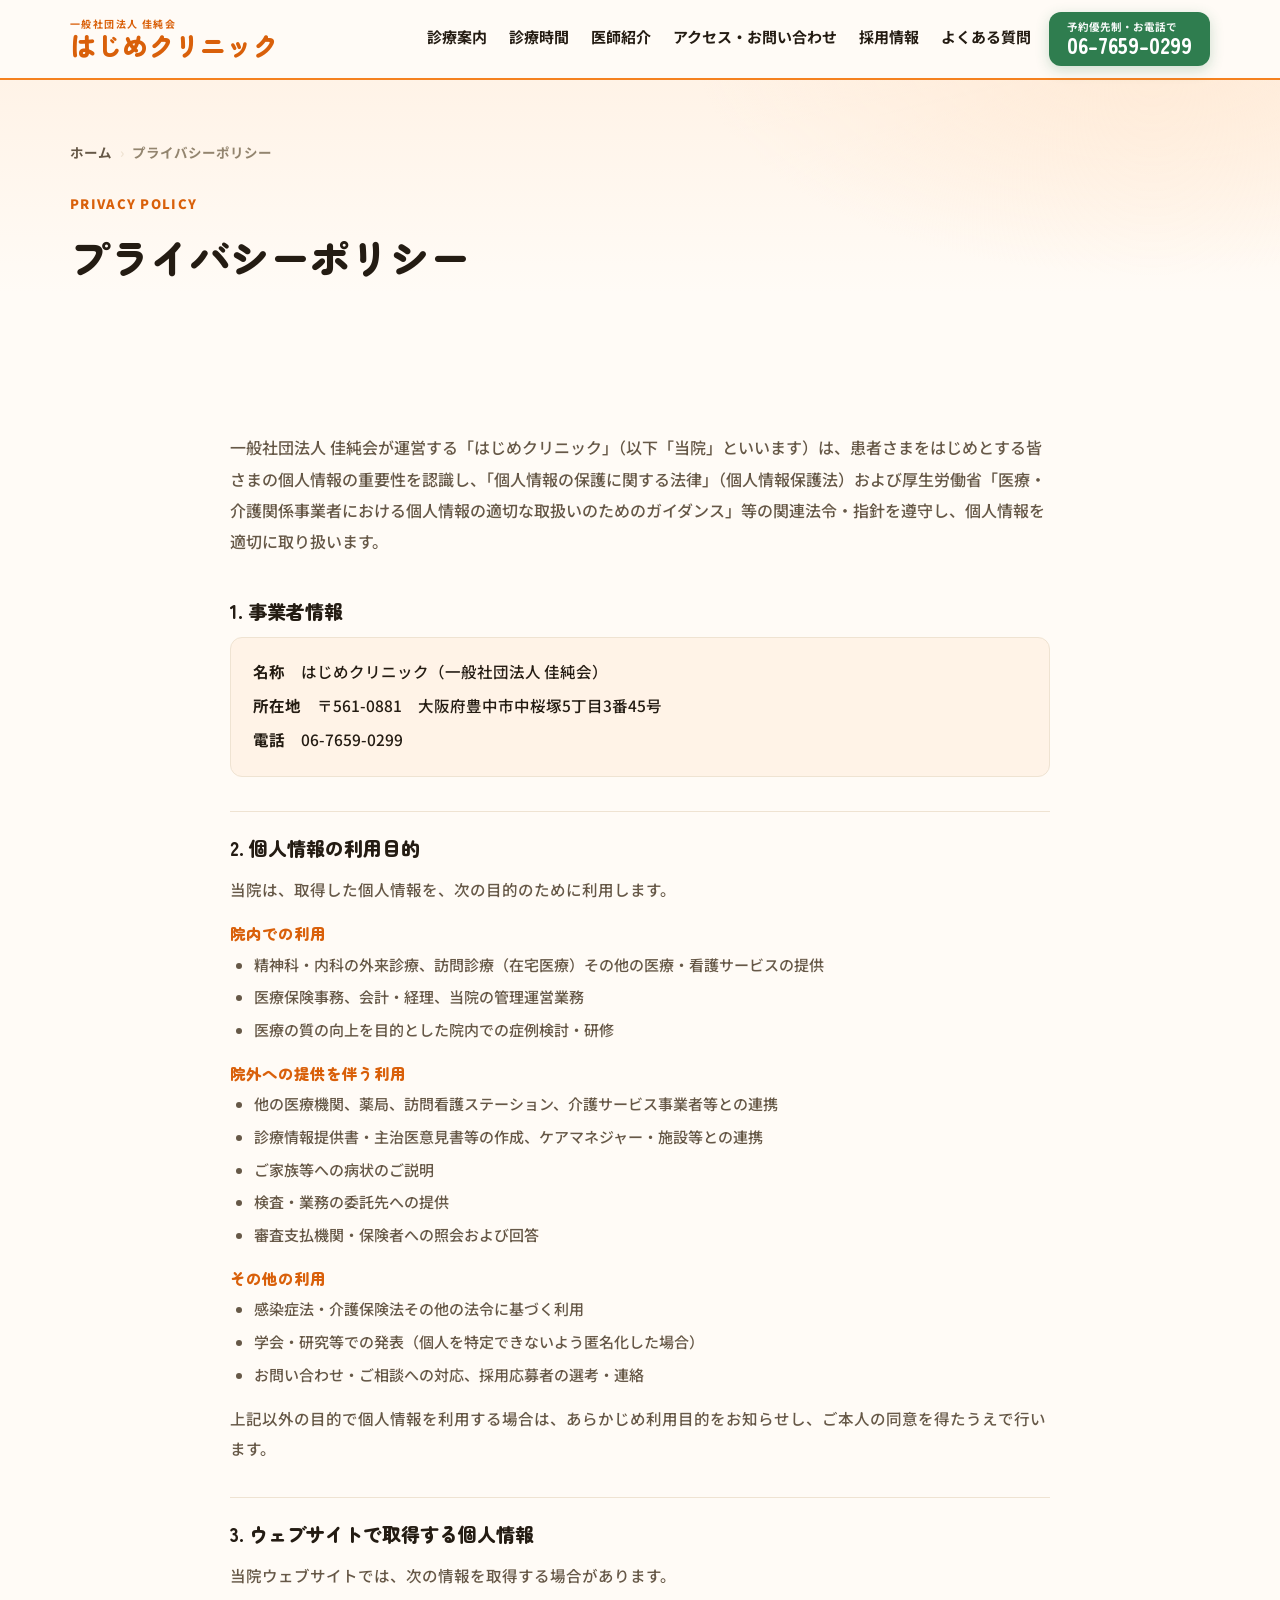
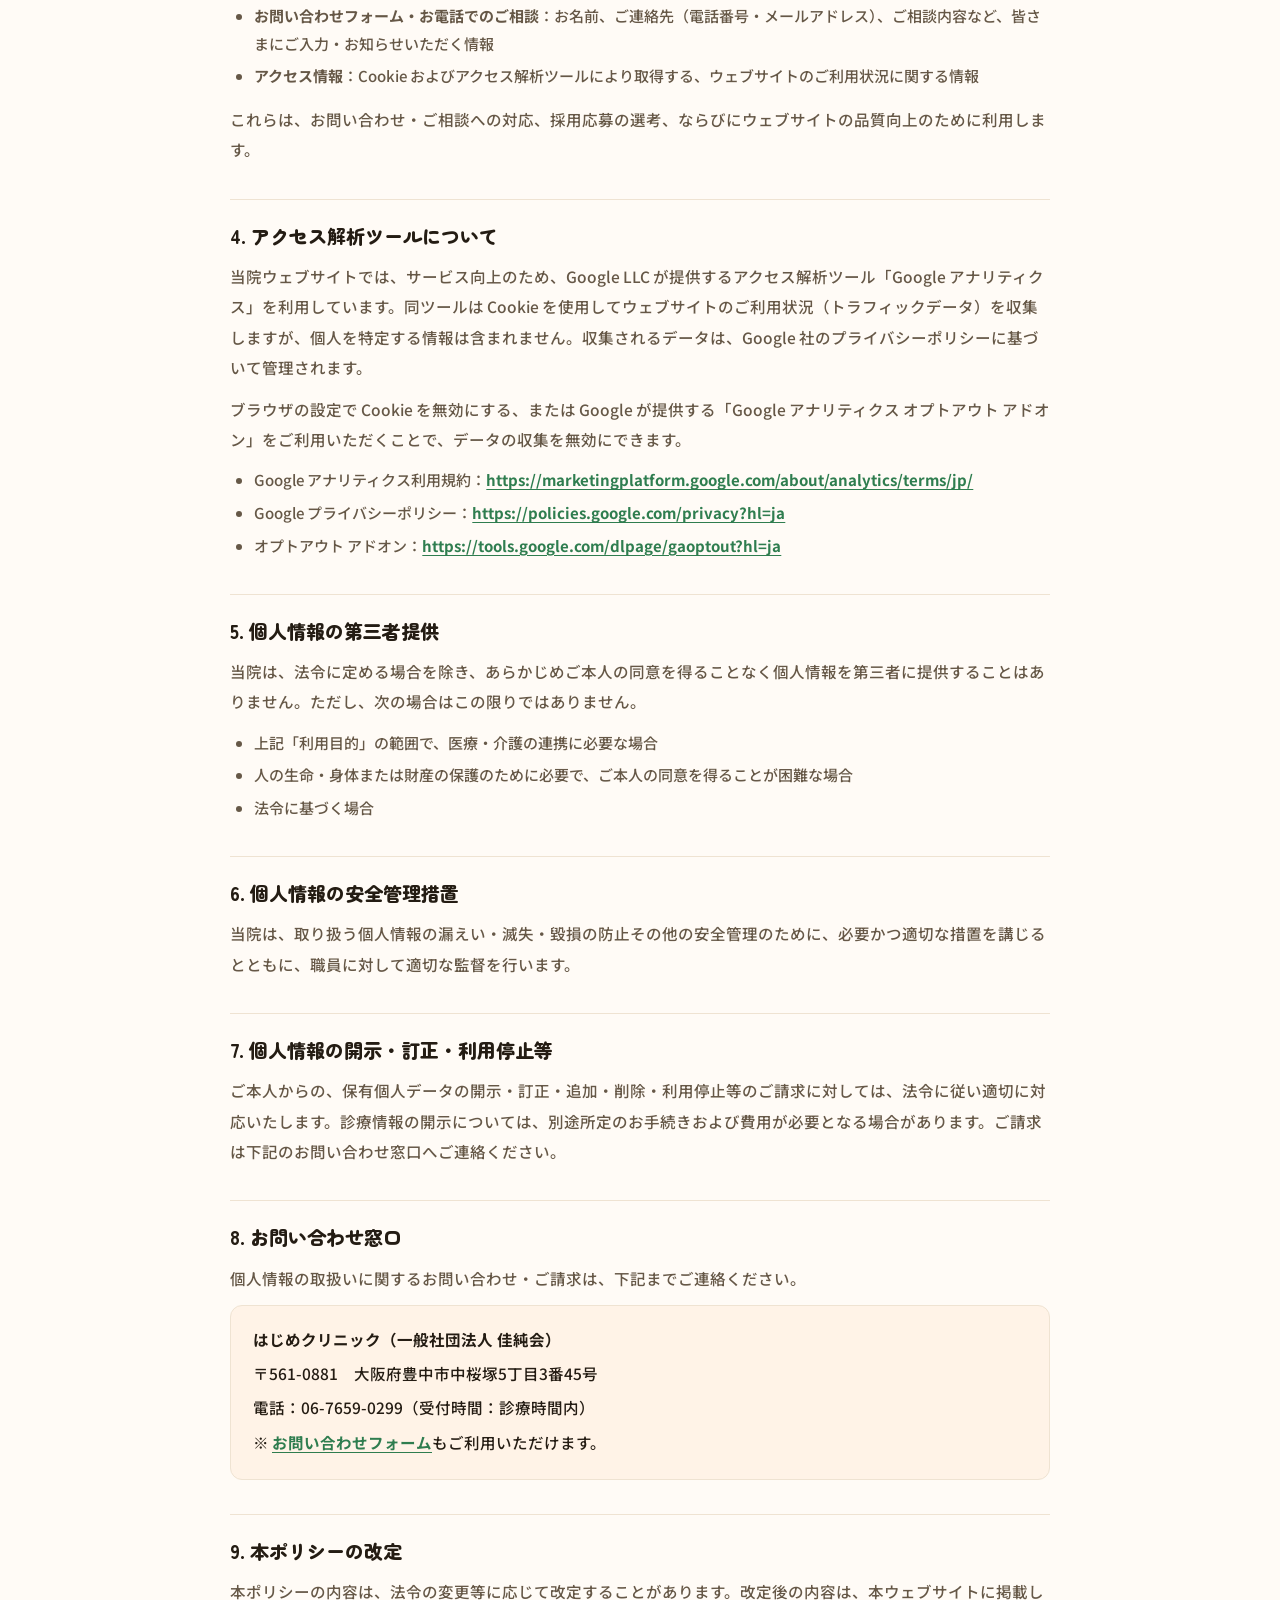
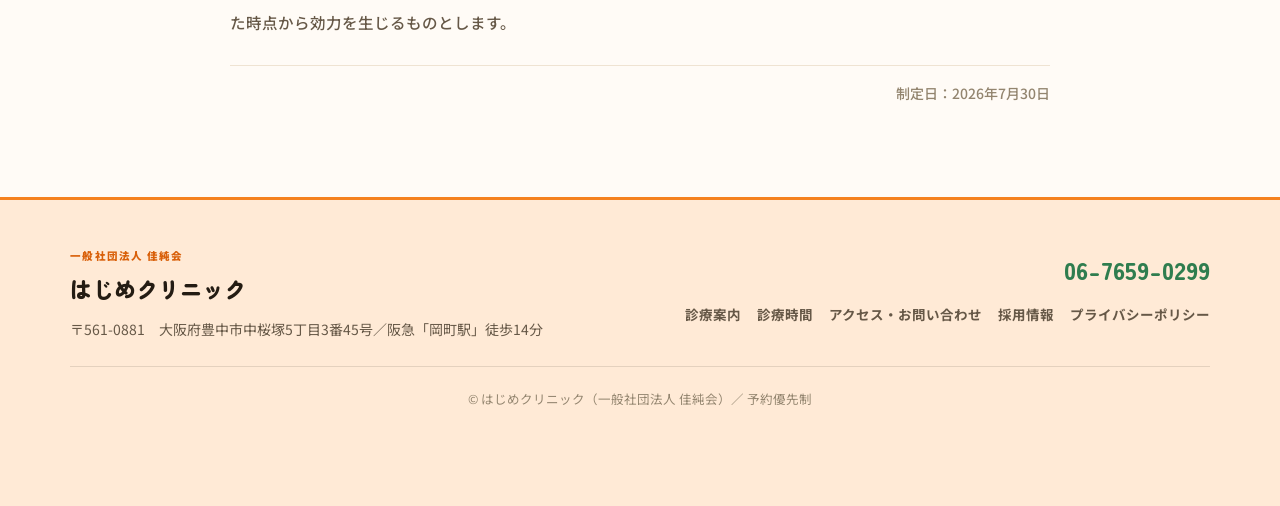
==== commit 21faaecd: "Accuracy/compliance batch: 予約優先制, 標榜=精神科・内科, hours, child care Corrections from clinic staff + 今村先生:" ====
--- a/privacy.html
+++ b/privacy.html
@@ -14,7 +14,7 @@
 <title>プライバシーポリシー（個人情報保護方針）｜はじめクリニック</title>
 <meta name="description" content="はじめクリニック（一般社団法人 佳純会）のプライバシーポリシー（個人情報保護方針）。個人情報保護法および厚生労働省ガイダンスに基づき、患者さま・お問い合わせいただいた皆さまの個人情報を適切に取り扱います。">
 <meta name="robots" content="index,follow">
-<link rel="canonical" href="https://hajime.n-clinics.jp/privacy.html">
+<link rel="canonical" href="https://hajime.n-clinics.jp/privacy">
 <meta name="theme-color" content="#F5811E">
 <link rel="icon" href="/favicon.svg" type="image/svg+xml">
 <link rel="preconnect" href="https://fonts.googleapis.com">
@@ -39,7 +39,7 @@
       <a href="index.html#faq">よくある質問</a>
     </nav>
     <div class="actions">
-      <a class="tel-btn" href="tel:0676590299"><small>完全予約制・お電話で</small><strong>06-7659-0299</strong></a>
+      <a class="tel-btn" href="tel:0676590299"><small>予約優先制・お電話で</small><strong>06-7659-0299</strong></a>
       <button class="menu-toggle" aria-label="メニュー" onclick="document.getElementById('nav').classList.toggle('open')">☰</button>
     </div>
   </div>
@@ -71,7 +71,7 @@
         <p>当院は、取得した個人情報を、次の目的のために利用します。</p>
         <h3>院内での利用</h3>
         <ul>
-          <li>精神科・内科・小児科の外来診療、訪問診療（在宅医療）その他の医療・看護サービスの提供</li>
+          <li>精神科・内科の外来診療、訪問診療（在宅医療）その他の医療・看護サービスの提供</li>
           <li>医療保険事務、会計・経理、当院の管理運営業務</li>
           <li>医療の質の向上を目的とした院内での症例検討・研修</li>
         </ul>
@@ -154,7 +154,7 @@
         <div class="foot-links"><a href="index.html#care">診療案内</a><a href="index.html#hours">診療時間</a><a href="index.html#contact">アクセス・お問い合わせ</a><a href="recruit.html">採用情報</a><a href="privacy.html">プライバシーポリシー</a></div>
       </div>
     </div>
-    <div class="copy">© はじめクリニック（一般社団法人 佳純会）／ 完全予約制</div>
+    <div class="copy">© はじめクリニック（一般社団法人 佳純会）／ 予約優先制</div>
   </div>
 </footer>
 
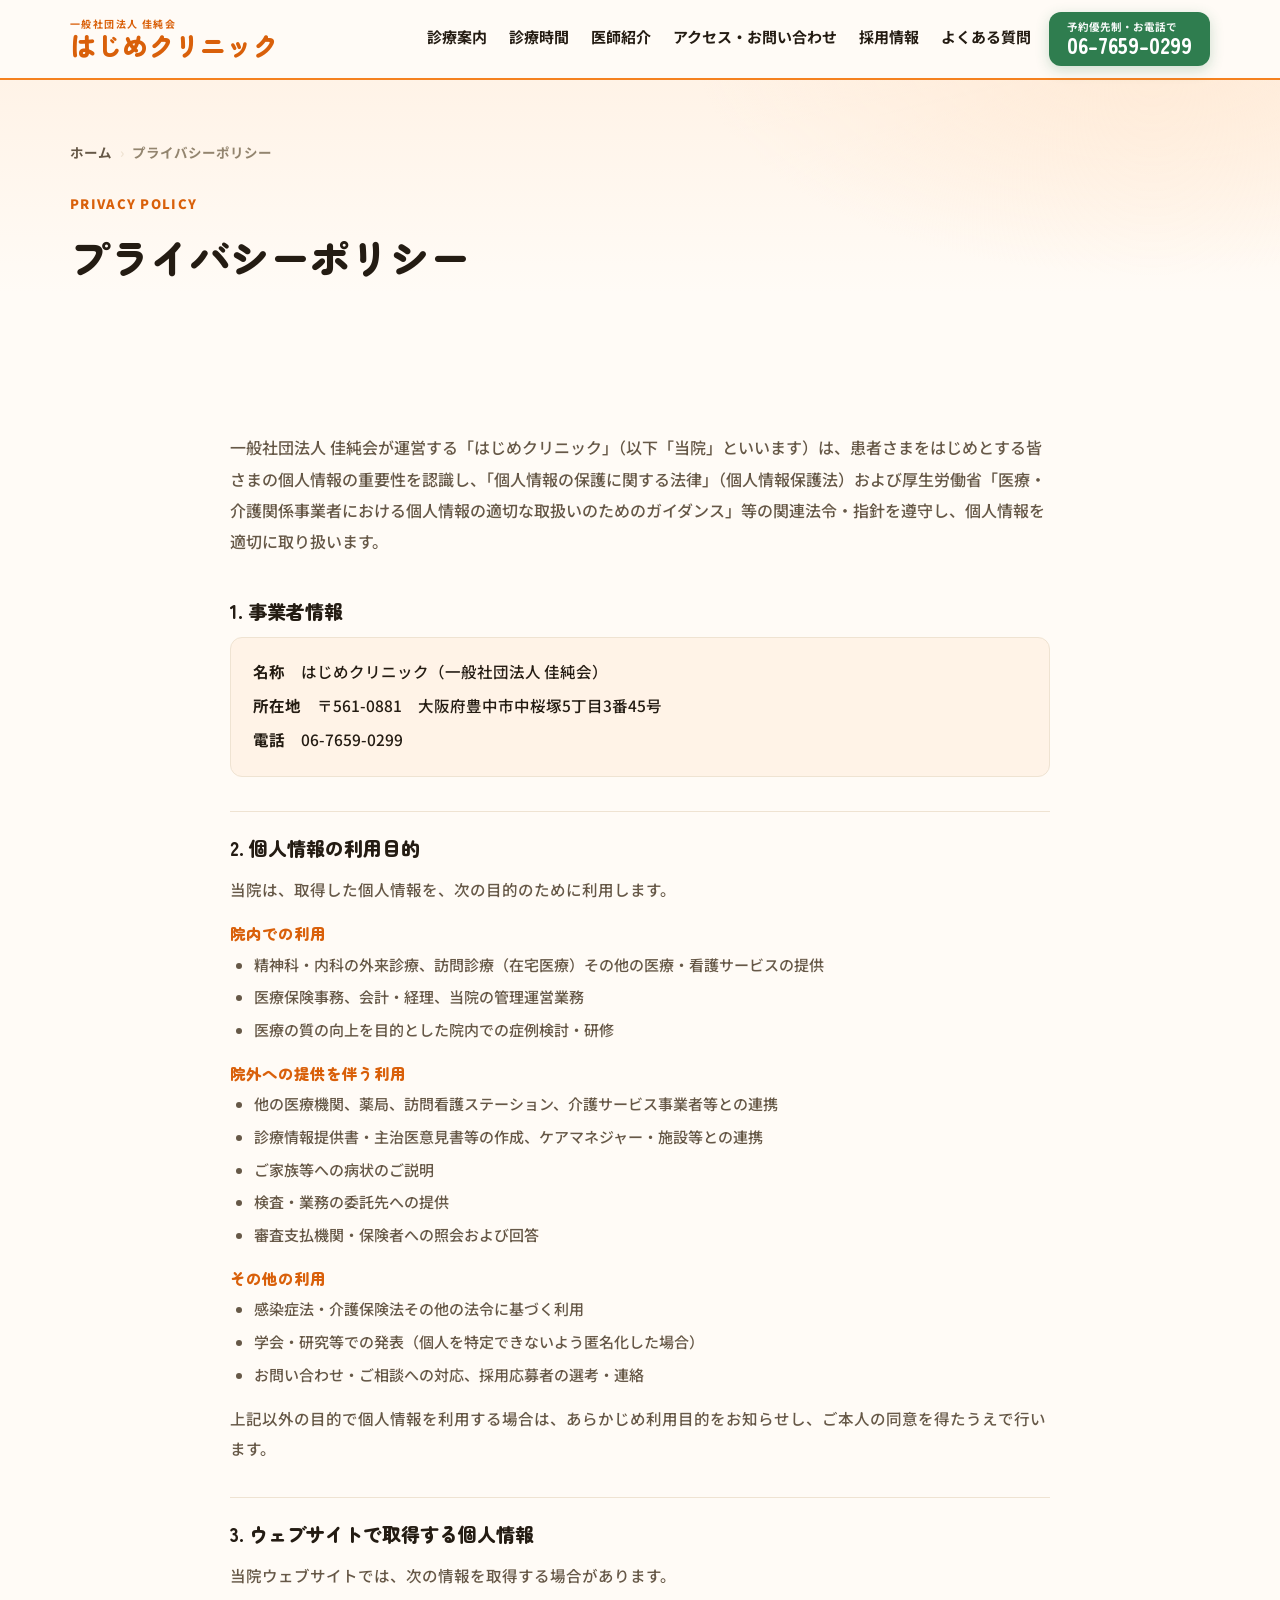
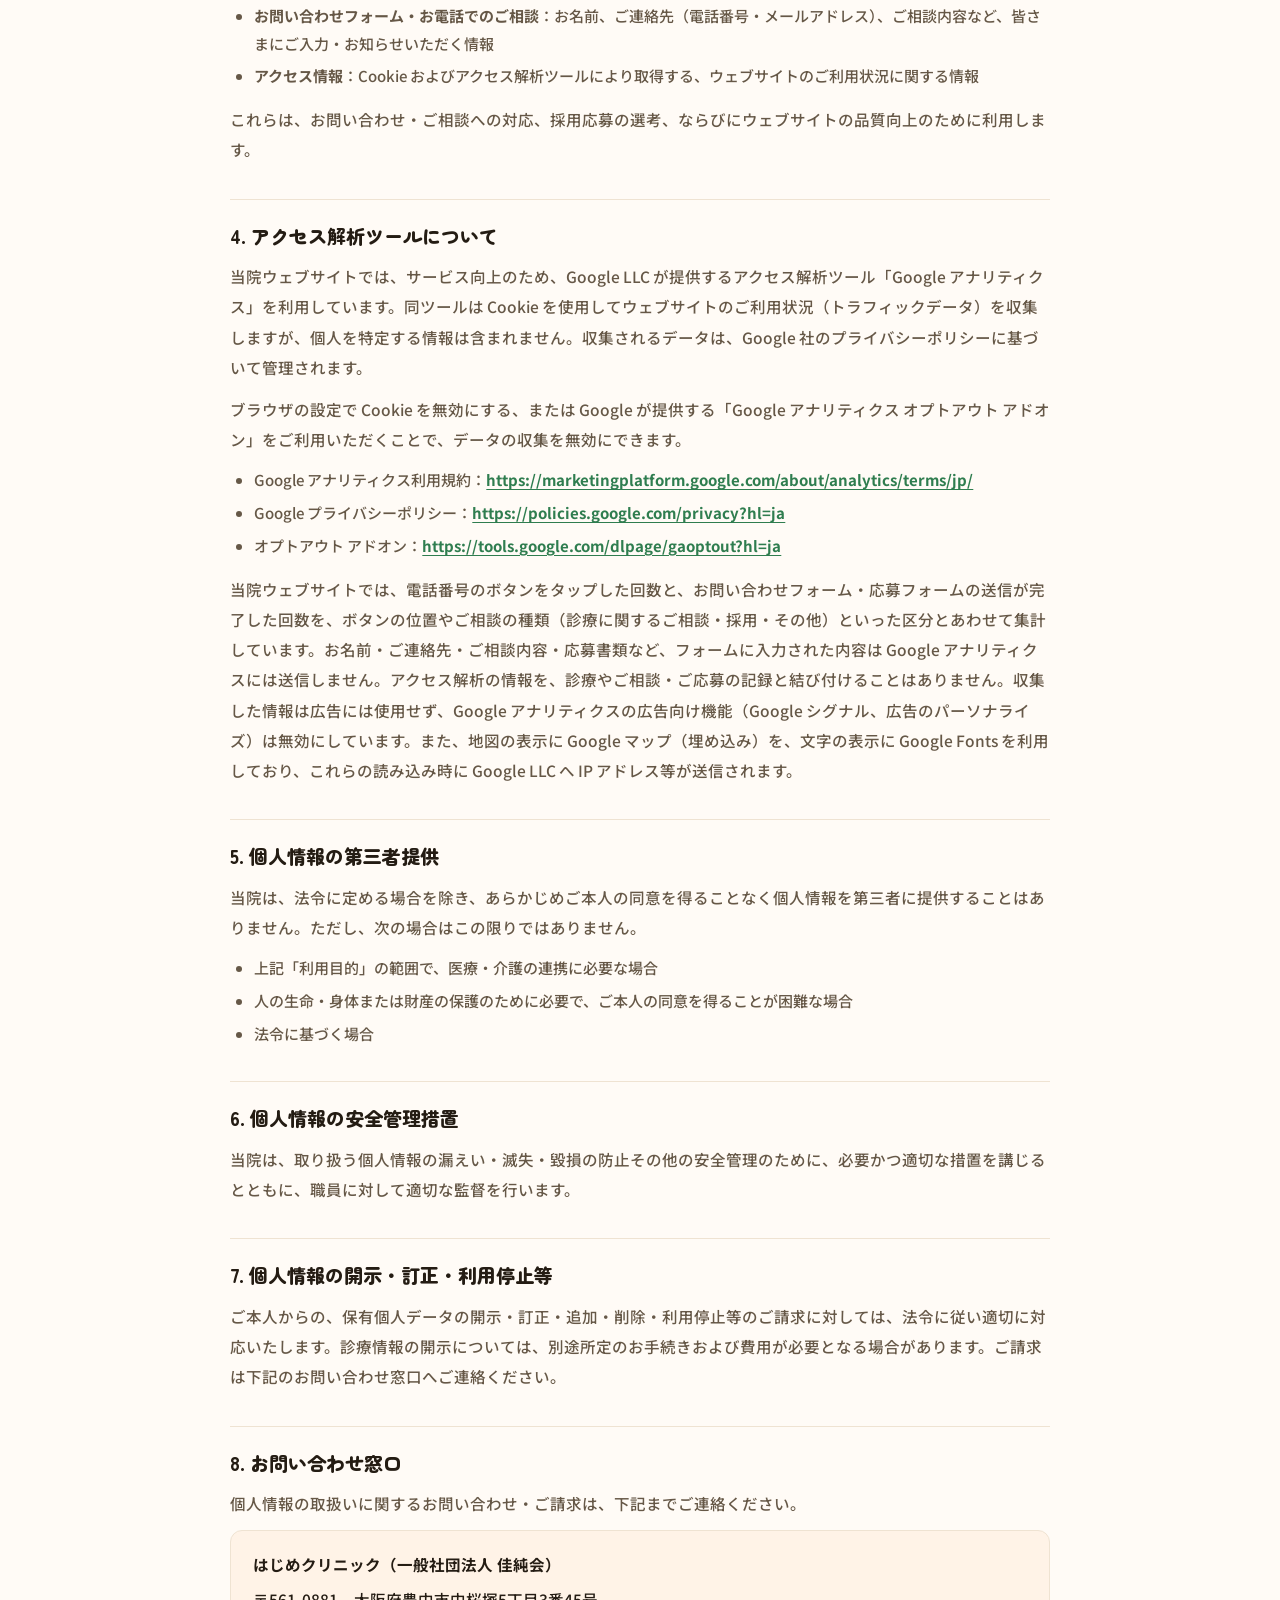
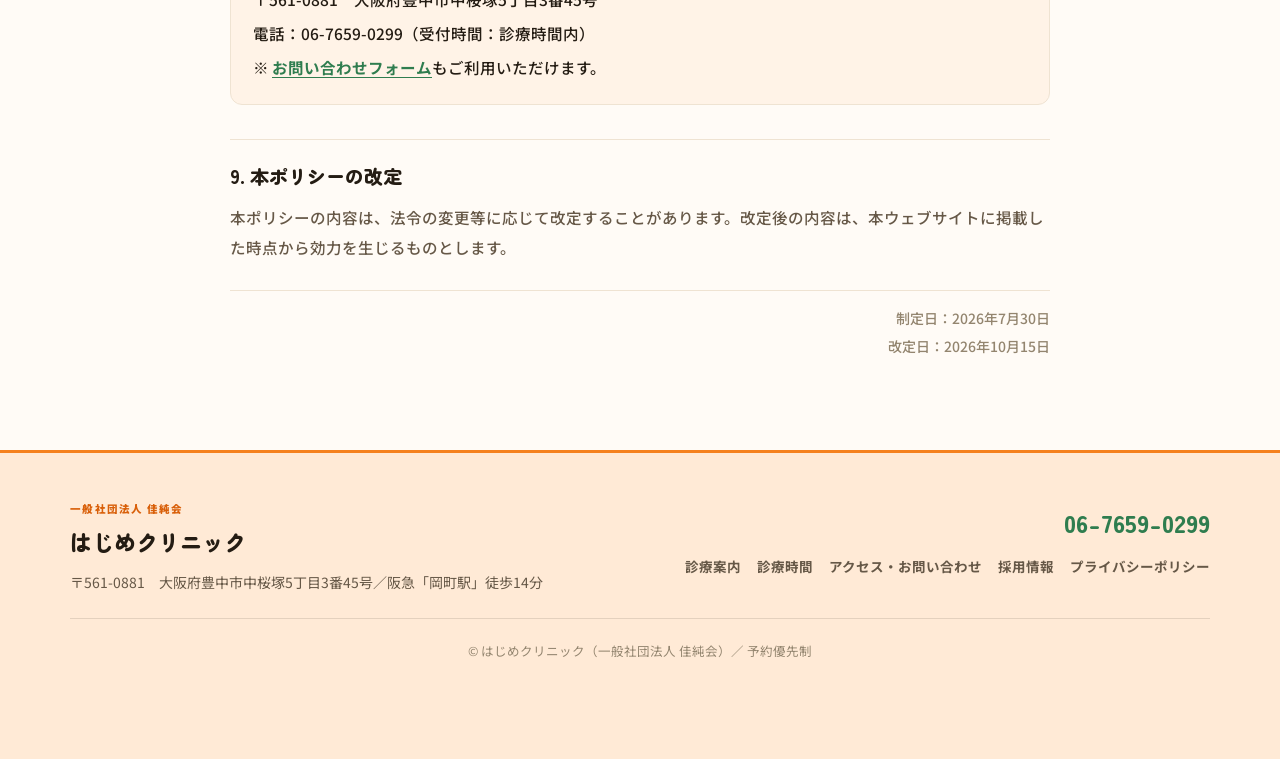
==== commit 66232148: "﻿GA4: count phone taps and completed form sends (no form content); privacy policy section 4 says so " ====
--- a/privacy.html
+++ b/privacy.html
@@ -9,8 +9,9 @@
   window.dataLayer = window.dataLayer || [];
   function gtag(){dataLayer.push(arguments);}
   gtag('js', new Date());
-  gtag('config', 'G-2F4H03582J');
+  gtag('config', 'G-2F4H03582J', { cookie_domain: 'hajime.n-clinics.jp', allow_google_signals: false, allow_ad_personalization_signals: false });
 </script>
+<script src="/ga-events.js" defer></script>
 <title>プライバシーポリシー（個人情報保護方針）｜はじめクリニック</title>
 <meta name="description" content="はじめクリニック（一般社団法人 佳純会）のプライバシーポリシー（個人情報保護方針）。個人情報保護法および厚生労働省ガイダンスに基づき、患者さま・お問い合わせいただいた皆さまの個人情報を適切に取り扱います。">
 <meta name="robots" content="index,follow">
@@ -26,17 +27,17 @@
 
 <header>
   <div class="wrap bar">
-    <a class="brand" href="index.html">
+    <a class="brand" href="/">
       <span class="corp">一般社団法人 佳純会</span>
       <span class="name">はじめクリニック</span>
     </a>
     <nav class="main" id="nav">
-      <a href="index.html#care">診療案内</a>
-      <a href="index.html#hours">診療時間</a>
-      <a href="index.html#docs">医師紹介</a>
-      <a href="index.html#contact">アクセス・お問い合わせ</a>
-      <a href="recruit.html">採用情報</a>
-      <a href="index.html#faq">よくある質問</a>
+      <a href="/#care">診療案内</a>
+      <a href="/#hours">診療時間</a>
+      <a href="/#docs">医師紹介</a>
+      <a href="/#contact">アクセス・お問い合わせ</a>
+      <a href="/recruit">採用情報</a>
+      <a href="/#faq">よくある質問</a>
     </nav>
     <div class="actions">
       <a class="tel-btn" href="tel:0676590299"><small>予約優先制・お電話で</small><strong>06-7659-0299</strong></a>
@@ -49,7 +50,7 @@
 
   <section class="subhero">
     <div class="wrap">
-      <div class="breadcrumb"><a href="index.html">ホーム</a><span class="sep">›</span><span>プライバシーポリシー</span></div>
+      <div class="breadcrumb"><a href="/">ホーム</a><span class="sep">›</span><span>プライバシーポリシー</span></div>
       <span class="kick">PRIVACY POLICY</span>
       <h1>プライバシーポリシー</h1>
     </div>
@@ -107,6 +108,7 @@
           <li>Google プライバシーポリシー：<a href="https://policies.google.com/privacy?hl=ja" target="_blank" rel="noopener">https://policies.google.com/privacy?hl=ja</a></li>
           <li>オプトアウト アドオン：<a href="https://tools.google.com/dlpage/gaoptout?hl=ja" target="_blank" rel="noopener">https://tools.google.com/dlpage/gaoptout?hl=ja</a></li>
         </ul>
+        <p>当院ウェブサイトでは、電話番号のボタンをタップした回数と、お問い合わせフォーム・応募フォームの送信が完了した回数を、ボタンの位置やご相談の種類（診療に関するご相談・採用・その他）といった区分とあわせて集計しています。お名前・ご連絡先・ご相談内容・応募書類など、フォームに入力された内容は Google アナリティクスには送信しません。アクセス解析の情報を、診療やご相談・ご応募の記録と結び付けることはありません。収集した情報は広告には使用せず、Google アナリティクスの広告向け機能（Google シグナル、広告のパーソナライズ）は無効にしています。また、地図の表示に Google マップ（埋め込み）を、文字の表示に Google Fonts を利用しており、これらの読み込み時に Google LLC へ IP アドレス等が送信されます。</p>
 
         <h2>5. 個人情報の第三者提供</h2>
         <p>当院は、法令に定める場合を除き、あらかじめご本人の同意を得ることなく個人情報を第三者に提供することはありません。ただし、次の場合はこの限りではありません。</p>
@@ -128,13 +130,13 @@
           <p><b>はじめクリニック（一般社団法人 佳純会）</b></p>
           <p>〒561-0881　大阪府豊中市中桜塚5丁目3番45号</p>
           <p>電話：06-7659-0299（受付時間：診療時間内）</p>
-          <p>※ <a href="index.html#contact">お問い合わせフォーム</a>もご利用いただけます。</p>
+          <p>※ <a href="/#contact">お問い合わせフォーム</a>もご利用いただけます。</p>
         </div>
 
         <h2>9. 本ポリシーの改定</h2>
         <p>本ポリシーの内容は、法令の変更等に応じて改定することがあります。改定後の内容は、本ウェブサイトに掲載した時点から効力を生じるものとします。</p>
 
-        <p class="revised">制定日：2026年7月30日</p>
+        <p class="revised">制定日：2026年7月30日<br>改定日：2026年10月15日</p>
       </div>
     </div>
   </section>
@@ -151,7 +153,7 @@
       </div>
       <div class="foot-contact">
         <a class="ftel" href="tel:0676590299">06-7659-0299</a>
-        <div class="foot-links"><a href="index.html#care">診療案内</a><a href="index.html#hours">診療時間</a><a href="index.html#contact">アクセス・お問い合わせ</a><a href="recruit.html">採用情報</a><a href="privacy.html">プライバシーポリシー</a></div>
+        <div class="foot-links"><a href="/#care">診療案内</a><a href="/#hours">診療時間</a><a href="/#contact">アクセス・お問い合わせ</a><a href="/recruit">採用情報</a><a href="/privacy">プライバシーポリシー</a></div>
       </div>
     </div>
     <div class="copy">© はじめクリニック（一般社団法人 佳純会）／ 予約優先制</div>
@@ -162,8 +164,8 @@
 
 <div class="mbar"><div class="wrap mbar-grid" style="width:100%">
   <a class="call" href="tel:0676590299"><svg viewBox="0 0 24 24"><path d="M6 3h3l2 5-2.2 1.1a12 12 0 006.1 6.1L16 14l5 2v3a2 2 0 01-2 2A16 16 0 013 5a2 2 0 012-2z"/></svg>電話する</a>
-  <a href="index.html#care"><svg viewBox="0 0 24 24"><rect x="3" y="4.5" width="18" height="16" rx="2"/><path d="M3 9h18M8 2.5v4M16 2.5v4"/></svg>診療案内</a>
-  <a href="index.html#contact"><svg viewBox="0 0 24 24"><path d="M4 5h16v14H4z"/><path d="M4 6l8 6 8-6"/></svg>お問い合わせ</a>
+  <a href="/#care"><svg viewBox="0 0 24 24"><rect x="3" y="4.5" width="18" height="16" rx="2"/><path d="M3 9h18M8 2.5v4M16 2.5v4"/></svg>診療案内</a>
+  <a href="/#contact"><svg viewBox="0 0 24 24"><path d="M4 5h16v14H4z"/><path d="M4 6l8 6 8-6"/></svg>お問い合わせ</a>
 </div></div>
 
 <script>
--- a/styles.css
+++ b/styles.css
@@ -336,3 +336,15 @@
   .legal .info-box p{margin:0 0 4px;color:var(--ink)}
   .legal a{color:var(--green);font-weight:700;text-decoration:underline;text-underline-offset:3px;word-break:break-all}
   .legal .revised{font-size:14px;color:var(--ink-mute);margin-top:28px;padding-top:14px;border-top:1px solid var(--line);text-align:right}
+
+  /* ---- job application form ---- */
+  .apply-card{background:#fff;border:2px solid var(--line);border-radius:18px;padding:26px 30px}
+  .apply-card .field input[type=file]{border-style:dashed;background:var(--cream);padding:12px;font-size:14px;cursor:pointer}
+  .req-note{font-size:13.5px;color:var(--orange-deep);font-weight:700;background:var(--orange-soft);border-radius:10px;padding:10px 14px;margin:2px 0 16px}
+  .file-note{font-size:12.5px;color:var(--ink-mute);font-weight:500;margin-top:5px}
+  .thanks-card{background:var(--green-soft);border:2px solid var(--green);border-radius:16px;padding:28px 30px}
+  .thanks-card h3{font-family:var(--display);font-size:20px;color:var(--green);font-weight:900;margin-bottom:12px}
+  .thanks-card p{font-size:15px;color:var(--ink);font-weight:500;line-height:1.95;margin-bottom:12px}
+  .thanks-card a{color:var(--green);font-weight:900}
+  .job-url{background:#fff;border:1.5px dashed var(--line);border-radius:10px;padding:10px 14px;font-size:13.5px;color:var(--ink-soft);font-weight:600;word-break:break-all}
+  @media (max-width:560px){.apply-card{padding:20px 18px}}
